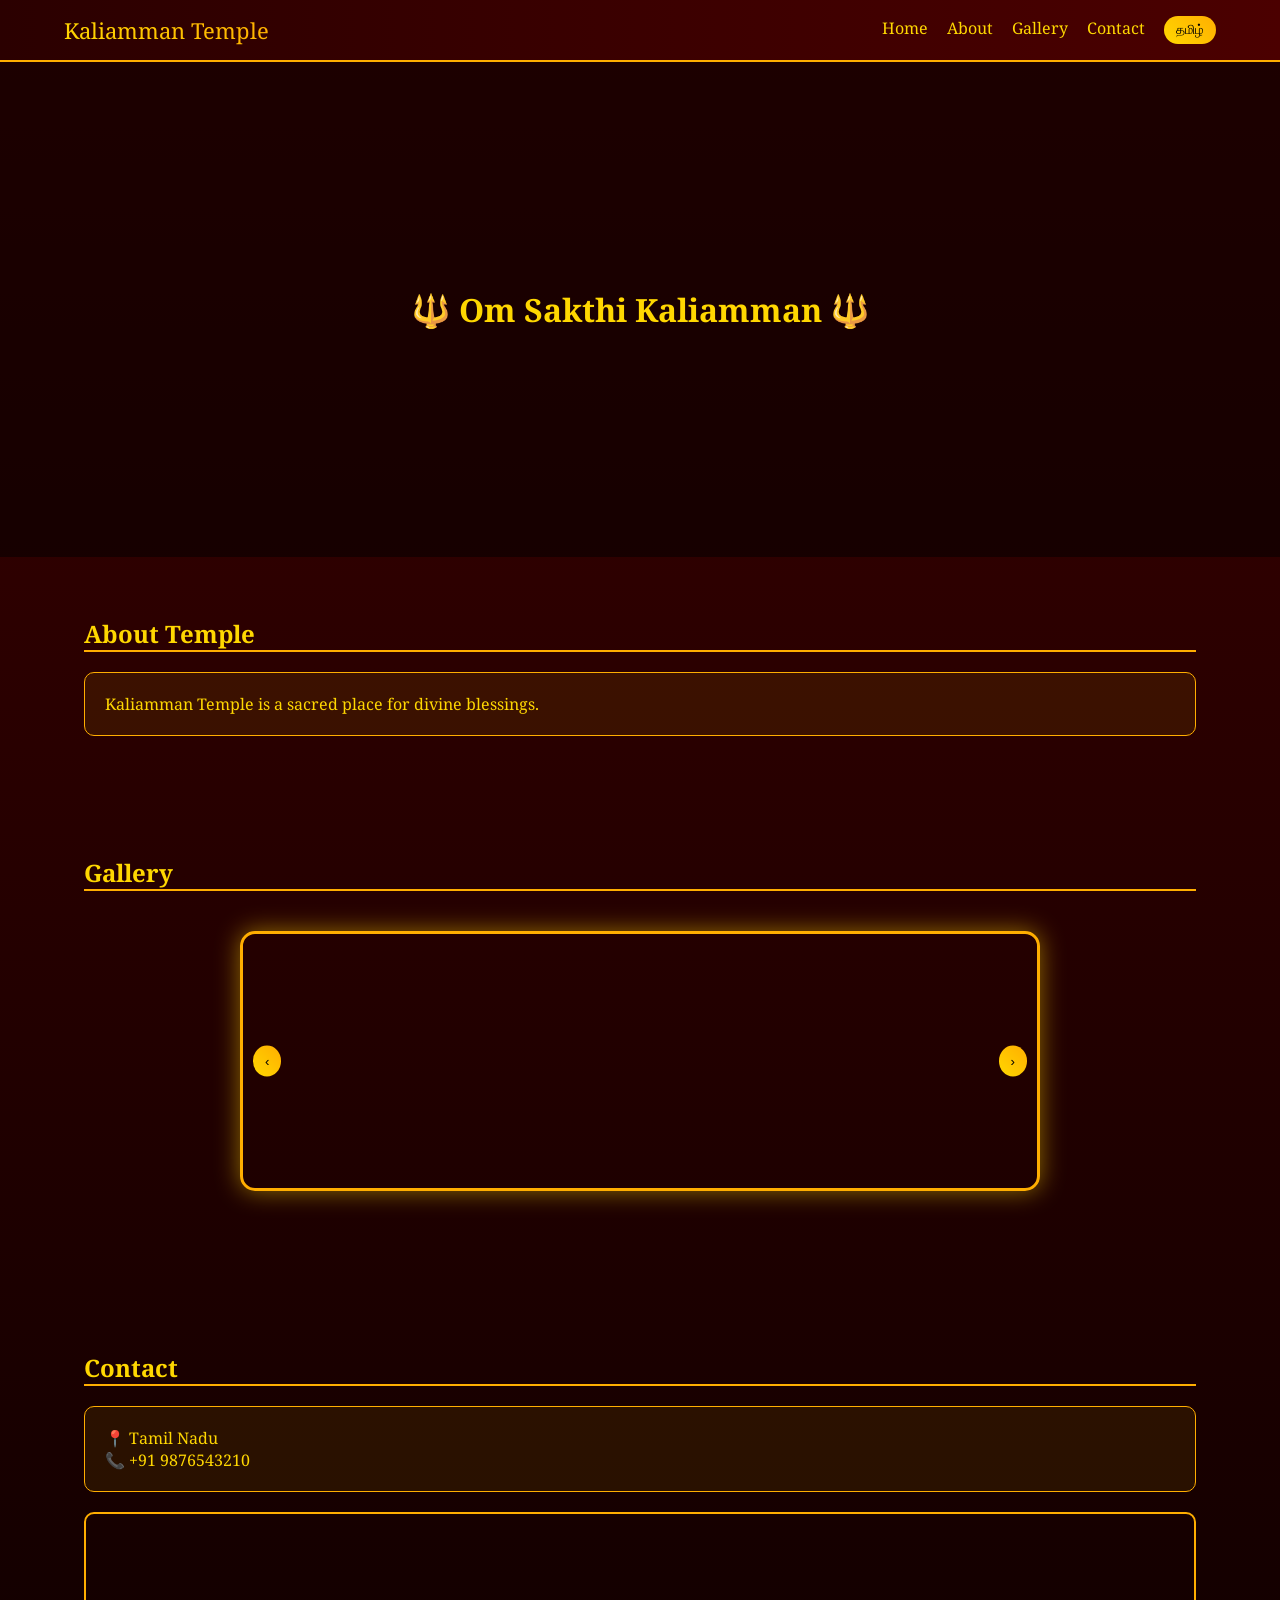
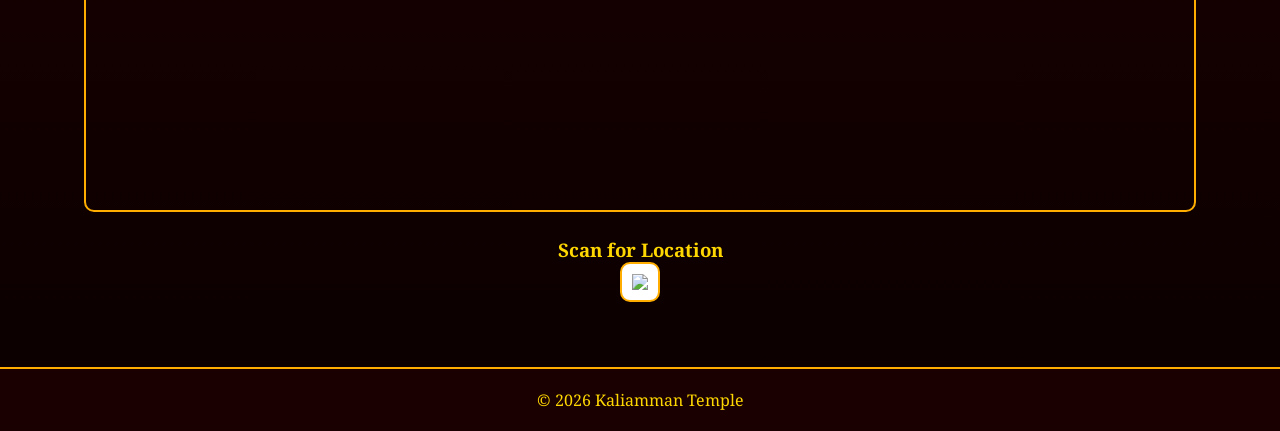
==== index.html @ 740cbe28 "Add files via upload" ====
<!DOCTYPE html>
<html lang="en">
<head>
<meta charset="UTF-8">
<meta name="viewport" content="width=device-width, initial-scale=1.0">
<title>Kaliamman Temple</title>

<link href="https://fonts.googleapis.com/css2?family=Noto+Serif:wght@500;700&display=swap" rel="stylesheet">

<style>
:root {
    --gold1:#FFD700;
    --gold2:#ffae00;
    --maroon:#3b0000;
    --dark:#0a0000;
}

*{margin:0;padding:0;box-sizing:border-box;}

body{
    font-family:'Noto Serif',serif;
    background:linear-gradient(to bottom,var(--maroon),var(--dark));
    color:var(--gold1);
}

/* HEADER */
header{
    background:linear-gradient(to right,#2b0000,#4b0000);
    border-bottom:2px solid var(--gold2);
    position:sticky;
    top:0;
    z-index:1000;
}

.container{
    width:90%;
    margin:auto;
    display:flex;
    justify-content:space-between;
    align-items:center;
    padding:15px 0;
}

.logo{
    font-size:22px;
    background:linear-gradient(45deg,var(--gold1),var(--gold2));
    -webkit-background-clip:text;
    color:transparent;
}

/* NAV */
nav a{
    margin-left:15px;
    color:var(--gold1);
    text-decoration:none;
}

nav a:hover{
    color:white;
}

/* BUTTON */
.btn{
    margin-left:15px;
    background:linear-gradient(45deg,var(--gold1),var(--gold2));
    color:black;
    border:none;
    padding:6px 12px;
    border-radius:20px;
    cursor:pointer;
}

/* HERO */
.hero{
    height:55vh;
    background:url('https://lh3.googleusercontent.com/gps-cs-s/APNQkAF3raO5ya0N0_rk-rBd32RUkvE0-9g23ITFipAJDReDdtJr0ejBoPjq0BMS_z-5_L2ygo9zintveP58RWaCtJ62IvzLKYolgq-gqxkzGwkjWycdGqO77Hk08E3WPtGYyk6Qe3Tz-_yj4mg=s680-w680-h510-rw') center/cover no-repeat;
    display:flex;
    justify-content:center;
    align-items:center;
    position:relative;
}

.hero::after{
    content:"";
    position:absolute;
    width:100%;
    height:100%;
    background:rgba(0,0,0,0.5);
}

.hero-content{
    z-index:1;
}

.hero h1{
    font-size:32px;
}

/* SECTION */
.section{
    padding:60px 20px;
    width:90%;
    margin:auto;
    overflow:hidden;
}

h2{
    border-bottom:2px solid var(--gold2);
    margin-bottom:20px;
}

/* CARD */
.card{
    background:rgba(255,215,0,0.08);
    border:1px solid var(--gold2);
    padding:20px;
    border-radius:10px;
}

/* ===== FIXED SLIDER ===== */
.slider{
    width:80%;
    max-width:800px;
    height:260px;
    margin:40px auto;
    position:relative;
    overflow:hidden;
    border-radius:15px;
    border:3px solid var(--gold2);
    box-shadow:0 0 25px rgba(255,215,0,0.5);
}

.slides{
    position:relative;
    width:100%;
    height:100%;
}

.slides img{
    position:absolute;
    top:0;
    left:0;
    width:100%;
    height:100%;
    object-fit:cover;
    opacity:0;
    transition:opacity 1s ease-in-out;
}

.slides img.active{
    opacity:1;
}

/* BUTTONS */
.prev,.next{
    position:absolute;
    top:50%;
    transform:translateY(-50%);
    background:linear-gradient(45deg,var(--gold1),var(--gold2));
    color:black;
    border:none;
    padding:8px 12px;
    border-radius:50%;
    cursor:pointer;
    z-index:10;
}

.prev{left:10px;}
.next{right:10px;}

/* MAP */
iframe{
    border-radius:10px;
    border:2px solid var(--gold2);
}

/* QR */
.qr{
    text-align:center;
    margin-top:20px;
}

.qr img{
    background:white;
    padding:10px;
    border-radius:10px;
    border:2px solid var(--gold2);
}

/* FOOTER */
footer{
    text-align:center;
    padding:20px;
    border-top:2px solid var(--gold2);
    background:#1a0000;
}

/* MOBILE */
@media(max-width:768px){
    .slider{height:200px;}
}
</style>
</head>

<body>

<header>
<div class="container">
    <div class="logo" id="title">Kaliamman Temple</div>

    <nav>
        <a href="#home" id="nav1">Home</a>
        <a href="#about" id="nav2">About</a>
        <a href="#gallery" id="nav3">Gallery</a>
        <a href="#contact" id="nav4">Contact</a>
        <button class="btn" onclick="toggleLang()">தமிழ்</button>
    </nav>
</div>
</header>

<!-- HERO -->
<section class="hero" id="home">
    <div class="hero-content">
        <h1 id="hero_text">🔱 Om Sakthi Kaliamman 🔱</h1>
    </div>
</section>

<!-- ABOUT -->
<section class="section" id="about">
    <h2 id="about_title">About Temple</h2>
    <div class="card" id="about_text">
        Kaliamman Temple is a sacred place for divine blessings.
    </div>
</section>

<!-- SLIDER -->
<section class="section" id="gallery">
    <h2 id="gallery_title">Gallery</h2>

    <div class="slider">
        <div class="slides" id="slides">
            <img src="https://i.ytimg.com/vi/XtW8GlpuBUM/hqdefault.jpg">
            <img src="https://lh3.googleusercontent.com/gps-cs-s/APNQkAF3raO5ya0N0_rk-rBd32RUkvE0-9g23ITFipAJDReDdtJr0ejBoPjq0BMS_z-5_L2ygo9zintveP58RWaCtJ62IvzLKYolgq-gqxkzGwkjWycdGqO77Hk08E3WPtGYyk6Qe3Tz-_yj4mg=s680-w680-h510-rw">
            <img src="https://i.ytimg.com/vi/D9BKdH9tBq0/hq720.jpg?sqp=-oaymwEhCK4FEIIDSFryq4qpAxMIARUAAAAAGAElAADIQj0AgKJD&rs=AOn4CLBZU2eg2Yjqrtc9yP_NZC0_8kBlSQ">
        </div>

        <button class="prev" onclick="moveSlide(-1)">‹</button>
        <button class="next" onclick="moveSlide(1)">›</button>
    </div>
</section>

<!-- CONTACT -->
<section class="section" id="contact">
    <h2 id="contact_title">Contact</h2>

    <div class="card">
        <p id="loc">📍 Tamil Nadu</p>
        <p id="ph">📞 +91 9876543210</p>
    </div>

    <div style="margin-top:20px;">
        <iframe 
        src="https://www.google.com/maps?q=Kaliamman%20Temple%20Tamil%20Nadu&output=embed"
        width="100%" height="300"></iframe>
    </div>

    <div class="qr">
        <h3>Scan for Location</h3>
        <img src="https://api.qrserver.com/v1/create-qr-code/?size=150x150&data=https://maps.app.goo.gl/C5U9j1kLiJTs6ZVr5">
    </div>
</section>

<footer>
    <p>© 2026 Kaliamman Temple</p>
</footer>

<script>
let index=0;
const slides=document.querySelectorAll("#slides img");

function showSlide(i){
    slides.forEach(img=>img.classList.remove("active"));
    slides[i].classList.add("active");
}

function moveSlide(step){
    index=(index+step+slides.length)%slides.length;
    showSlide(index);
}

setInterval(()=>{moveSlide(1);},3000);

/* LANGUAGE */
let tamil=false;
function toggleLang(){
    tamil=!tamil;

    if(tamil){
        title.innerText="காளியம்மன் கோவில்";
        nav1.innerText="முகப்பு";
        nav2.innerText="பற்றி";
        nav3.innerText="புகைப்படங்கள்";
        nav4.innerText="தொடர்பு";
        hero_text.innerText="🔱 ஓம் சக்தி காளியம்மன் 🔱";
        about_title.innerText="கோவில் பற்றி";
        about_text.innerText="இது பக்தர்களுக்கு அருள் தரும் புனித கோவில்.";
        gallery_title.innerText="புகைப்படங்கள்";
        contact_title.innerText="தொடர்பு";
        loc.innerText="📍 தமிழ்நாடு";
        ph.innerText="📞 +91 9876543210";
    } else {
        location.reload();
    }
}
</script>

</body>
</html>
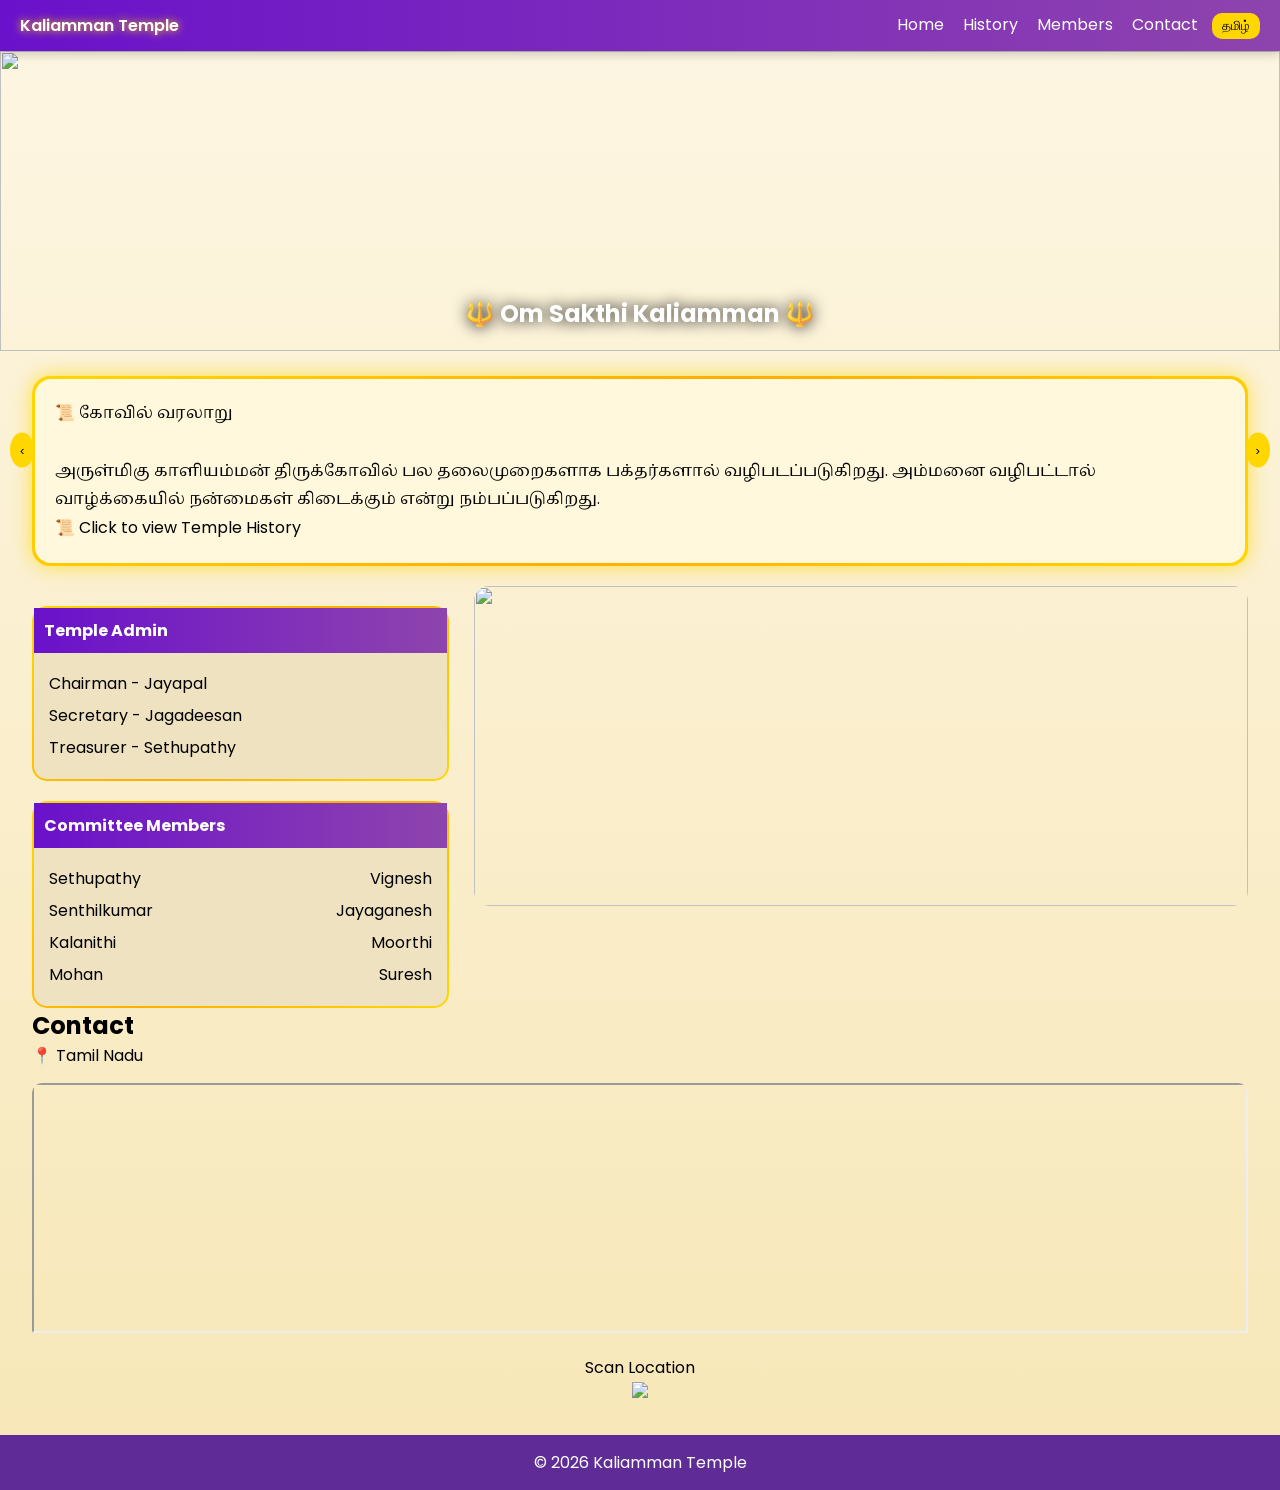
==== commit 0f5d18d8: "Add files via upload" ====
--- a/index.html
+++ b/index.html
@@ -5,199 +5,98 @@
 <meta name="viewport" content="width=device-width, initial-scale=1.0">
 <title>Kaliamman Temple</title>
 
-<link href="https://fonts.googleapis.com/css2?family=Noto+Serif:wght@500;700&display=swap" rel="stylesheet">
+<link href="https://fonts.googleapis.com/css2?family=Poppins:wght@400;600&family=Noto+Serif+Tamil&display=swap" rel="stylesheet">
 
 <style>
-:root {
-    --gold1:#FFD700;
-    --gold2:#ffae00;
-    --maroon:#3b0000;
-    --dark:#0a0000;
-}
-
 *{margin:0;padding:0;box-sizing:border-box;}
-
 body{
-    font-family:'Noto Serif',serif;
-    background:linear-gradient(to bottom,var(--maroon),var(--dark));
-    color:var(--gold1);
-}
-
-/* HEADER */
+  font-family:'Poppins','Noto Serif Tamil',serif;
+  background:linear-gradient(to bottom,#fdf6e3,#f7e7b7);
+}
+
+/* ===== HEADER ===== */
 header{
-    background:linear-gradient(to right,#2b0000,#4b0000);
-    border-bottom:2px solid var(--gold2);
-    position:sticky;
-    top:0;
-    z-index:1000;
-}
-
-.container{
-    width:90%;
-    margin:auto;
-    display:flex;
-    justify-content:space-between;
-    align-items:center;
-    padding:15px 0;
-}
-
-.logo{
-    font-size:22px;
-    background:linear-gradient(45deg,var(--gold1),var(--gold2));
-    -webkit-background-clip:text;
-    color:transparent;
-}
-
-/* NAV */
-nav a{
-    margin-left:15px;
-    color:var(--gold1);
-    text-decoration:none;
-}
-
-nav a:hover{
-    color:white;
-}
-
-/* BUTTON */
-.btn{
-    margin-left:15px;
-    background:linear-gradient(45deg,var(--gold1),var(--gold2));
-    color:black;
-    border:none;
-    padding:6px 12px;
-    border-radius:20px;
-    cursor:pointer;
-}
-
-/* HERO */
-.hero{
-    height:55vh;
-    background:url('https://lh3.googleusercontent.com/gps-cs-s/APNQkAF3raO5ya0N0_rk-rBd32RUkvE0-9g23ITFipAJDReDdtJr0ejBoPjq0BMS_z-5_L2ygo9zintveP58RWaCtJ62IvzLKYolgq-gqxkzGwkjWycdGqO77Hk08E3WPtGYyk6Qe3Tz-_yj4mg=s680-w680-h510-rw') center/cover no-repeat;
-    display:flex;
-    justify-content:center;
-    align-items:center;
-    position:relative;
-}
-
-.hero::after{
-    content:"";
-    position:absolute;
-    width:100%;
-    height:100%;
-    background:rgba(0,0,0,0.5);
-}
-
-.hero-content{
-    z-index:1;
-}
-
-.hero h1{
-    font-size:32px;
-}
-
-/* SECTION */
-.section{
-    padding:60px 20px;
-    width:90%;
-    margin:auto;
-    overflow:hidden;
-}
-
-h2{
-    border-bottom:2px solid var(--gold2);
-    margin-bottom:20px;
-}
-
-/* CARD */
-.card{
-    background:rgba(255,215,0,0.08);
-    border:1px solid var(--gold2);
-    padding:20px;
-    border-radius:10px;
-}
-
-/* ===== FIXED SLIDER ===== */
-.slider{
-    width:80%;
-    max-width:800px;
-    height:260px;
-    margin:40px auto;
-    position:relative;
-    overflow:hidden;
-    border-radius:15px;
-    border:3px solid var(--gold2);
-    box-shadow:0 0 25px rgba(255,215,0,0.5);
-}
-
-.slides{
-    position:relative;
-    width:100%;
-    height:100%;
-}
-
-.slides img{
-    position:absolute;
-    top:0;
-    left:0;
-    width:100%;
-    height:100%;
-    object-fit:cover;
-    opacity:0;
-    transition:opacity 1s ease-in-out;
-}
-
-.slides img.active{
-    opacity:1;
-}
-
-/* BUTTONS */
-.prev,.next{
-    position:absolute;
-    top:50%;
-    transform:translateY(-50%);
-    background:linear-gradient(45deg,var(--gold1),var(--gold2));
-    color:black;
-    border:none;
-    padding:8px 12px;
-    border-radius:50%;
-    cursor:pointer;
-    z-index:10;
-}
-
-.prev{left:10px;}
-.next{right:10px;}
-
-/* MAP */
-iframe{
-    border-radius:10px;
-    border:2px solid var(--gold2);
-}
-
-/* QR */
-.qr{
-    text-align:center;
-    margin-top:20px;
-}
-
-.qr img{
-    background:white;
-    padding:10px;
-    border-radius:10px;
-    border:2px solid var(--gold2);
-}
-
-/* FOOTER */
+  position:sticky; top:0; z-index:999;
+  background:linear-gradient(90deg,#6a11cb,#8e44ad);
+  padding:12px 20px;
+  display:flex; justify-content:space-between; align-items:center;
+  color:#fff; box-shadow:0 3px 10px rgba(0,0,0,0.2);
+}
+.logo{font-weight:600; text-shadow:0 0 8px gold;}
+nav a{color:#fff; text-decoration:none; margin-left:15px;}
+.btn{margin-left:10px;background:gold;border:none;padding:5px 10px;border-radius:10px;cursor:pointer;}
+
+/* ===== HERO SLIDER ===== */
+.hero{position:relative;height:300px;overflow:hidden;}
+.hero img{
+  position:absolute;width:100%;height:100%;object-fit:cover;
+  opacity:0;transition:1s;
+}
+.hero img.active{opacity:1;}
+.hero-text{
+  position:absolute;bottom:20px;left:50%;transform:translateX(-50%);
+  color:#fff;font-size:24px;font-weight:bold;text-shadow:0 0 15px black;
+}
+
+/* ===== SECTION ===== */
+.section{width:95%;margin:25px auto;}
+
+/* ===== HISTORY (PREMIUM) ===== */
+.history-box{
+  padding:3px;border-radius:18px;
+  background:linear-gradient(135deg,#FFD700,#ffae00,#FFD700);
+  box-shadow:0 0 20px rgba(255,215,0,0.7);
+}
+.history-inner{
+  background:#fff8dc;border-radius:16px;padding:20px;line-height:1.8;
+}
+
+/* ===== GRID ===== */
+.grid{display:flex;gap:25px;margin-top:20px;}
+.left{width:35%;}
+.right{width:65%;}
+
+/* ===== GOLD BOX ===== */
+.box{
+  margin-top:20px;padding:2px;border-radius:15px;
+  background:linear-gradient(135deg,#FFD700,#ffae00,#FFD700);
+}
+.box-inner{background:#efe2c0;border-radius:13px;}
+.box-title{
+  background:linear-gradient(90deg,#6a11cb,#8e44ad);
+  color:white;padding:10px;font-weight:bold;
+}
+.box-content{padding:15px;line-height:2;}
+.row{display:flex;justify-content:space-between;}
+
+/* ===== IMAGE SLIDER ===== */
+.slider{position:relative;height:320px;border-radius:15px;overflow:hidden;}
+.slider img{
+  position:absolute;width:100%;height:100%;object-fit:cover;
+  opacity:0;transition:1s;
+}
+.slider img.active{opacity:1;}
+.btn-slide{
+  position:absolute;top:50%;transform:translateY(-50%);
+  background:gold;border:none;padding:10px;border-radius:50%;
+  cursor:pointer;z-index:2;
+}
+.prev{left:10px;} .next{right:10px;}
+
+/* ===== CONTACT ===== */
+.map{margin-top:15px;border-radius:10px;overflow:hidden;}
+.qr{margin-top:15px;text-align:center;}
+
+/* ===== FOOTER ===== */
 footer{
-    text-align:center;
-    padding:20px;
-    border-top:2px solid var(--gold2);
-    background:#1a0000;
+  text-align:center;padding:15px;margin-top:30px;
+  background:#5e2b97;color:#fff;
 }
 
 /* MOBILE */
-@media(max-width:768px){
-    .slider{height:200px;}
+@media(max-width:700px){
+  .grid{flex-direction:column;}
+  .left,.right{width:100%;}
 }
 </style>
 </head>
@@ -205,112 +104,156 @@
 <body>
 
 <header>
-<div class="container">
-    <div class="logo" id="title">Kaliamman Temple</div>
-
-    <nav>
-        <a href="#home" id="nav1">Home</a>
-        <a href="#about" id="nav2">About</a>
-        <a href="#gallery" id="nav3">Gallery</a>
-        <a href="#contact" id="nav4">Contact</a>
-        <button class="btn" onclick="toggleLang()">தமிழ்</button>
-    </nav>
-</div>
+<div class="logo" id="title">Kaliamman Temple</div>
+<nav>
+<a href="#home" id="nav1">Home</a>
+<a href="#history" id="nav2">History</a>
+<a href="#members" id="nav3">Members</a>
+<a href="#contact" id="nav4">Contact</a>
+<button class="btn" onclick="toggleLang()">தமிழ்</button>
+</nav>
 </header>
 
 <!-- HERO -->
-<section class="hero" id="home">
-    <div class="hero-content">
-        <h1 id="hero_text">🔱 Om Sakthi Kaliamman 🔱</h1>
-    </div>
-</section>
-
-<!-- ABOUT -->
-<section class="section" id="about">
-    <h2 id="about_title">About Temple</h2>
-    <div class="card" id="about_text">
-        Kaliamman Temple is a sacred place for divine blessings.
-    </div>
-</section>
-
-<!-- SLIDER -->
-<section class="section" id="gallery">
-    <h2 id="gallery_title">Gallery</h2>
-
-    <div class="slider">
-        <div class="slides" id="slides">
-            <img src="https://i.ytimg.com/vi/XtW8GlpuBUM/hqdefault.jpg">
-            <img src="https://lh3.googleusercontent.com/gps-cs-s/APNQkAF3raO5ya0N0_rk-rBd32RUkvE0-9g23ITFipAJDReDdtJr0ejBoPjq0BMS_z-5_L2ygo9zintveP58RWaCtJ62IvzLKYolgq-gqxkzGwkjWycdGqO77Hk08E3WPtGYyk6Qe3Tz-_yj4mg=s680-w680-h510-rw">
-            <img src="https://i.ytimg.com/vi/D9BKdH9tBq0/hq720.jpg?sqp=-oaymwEhCK4FEIIDSFryq4qpAxMIARUAAAAAGAElAADIQj0AgKJD&rs=AOn4CLBZU2eg2Yjqrtc9yP_NZC0_8kBlSQ">
-        </div>
-
-        <button class="prev" onclick="moveSlide(-1)">‹</button>
-        <button class="next" onclick="moveSlide(1)">›</button>
-    </div>
-</section>
+<div class="hero" id="home">
+<img src="https://i.ytimg.com/vi/XtW8GlpuBUM/hqdefault.jpg" class="active">
+<img src="https://i.ytimg.com/vi/D9BKdH9tBq0/hq720.jpg">
+<div class="hero-text" id="hero_text">🔱 Om Sakthi Kaliamman 🔱</div>
+</div>
+
+<div class="section">
+
+<!-- HISTORY -->
+<div class="history-box" id="history">
+<div class="history-inner" id="history_text">
+📜 கோவில் வரலாறு<br><br>
+அருள்மிகு காளியம்மன் திருக்கோவில் பல தலைமுறைகளாக பக்தர்களால் வழிபடப்படுகிறது.
+அம்மனை வழிபட்டால் வாழ்க்கையில் நன்மைகள் கிடைக்கும் என்று நம்பப்படுகிறது.
+<div class="history" onclick="location.href='history.html'">
+📜 Click to view Temple History
+</div>
+</div>
+</div>
+
+<div class="grid">
+
+<!-- LEFT -->
+<div class="left">
+
+<div class="box">
+<div class="box-inner">
+<div class="box-title" id="admin_title">Temple Admin</div>
+<div class="box-content" id="admin_content">
+Chairman - Jayapal <br>
+Secretary - Jagadeesan <br>
+Treasurer - Sethupathy
+</div>
+</div>
+</div>
+
+<div class="box">
+<div class="box-inner">
+<div class="box-title" id="committee_title">Committee Members</div>
+<div class="box-content">
+<div class="row"><span id="c1">Sethupathy</span><span id="c2">Vignesh</span></div>
+<div class="row"><span id="c3">Senthilkumar</span><span id="c4">Jayaganesh</span></div>
+<div class="row"><span id="c5">Kalanithi</span><span id="c6">Moorthi</span></div>
+<div class="row"><span id="c7">Mohan</span><span id="c8">Suresh</span></div>
+</div>
+</div>
+</div>
+
+</div>
+
+<!-- RIGHT SLIDER -->
+<div class="right">
+
+<div class="slider" id="slider">
+<img src="https://i.ytimg.com/vi/XtW8GlpuBUM/hqdefault.jpg" class="active">
+<img src="https://i.ytimg.com/vi/D9BKdH9tBq0/hq720.jpg">
+</div>
+
+<button class="btn-slide prev" onclick="move(-1)">‹</button>
+<button class="btn-slide next" onclick="move(1)">›</button>
+
+</div>
+
+</div>
 
 <!-- CONTACT -->
-<section class="section" id="contact">
-    <h2 id="contact_title">Contact</h2>
-
-    <div class="card">
-        <p id="loc">📍 Tamil Nadu</p>
-        <p id="ph">📞 +91 9876543210</p>
-    </div>
-
-    <div style="margin-top:20px;">
-        <iframe 
-        src="https://www.google.com/maps?q=Kaliamman%20Temple%20Tamil%20Nadu&output=embed"
-        width="100%" height="300"></iframe>
-    </div>
-
-    <div class="qr">
-        <h3>Scan for Location</h3>
-        <img src="https://api.qrserver.com/v1/create-qr-code/?size=150x150&data=https://maps.app.goo.gl/C5U9j1kLiJTs6ZVr5">
-    </div>
-</section>
-
-<footer>
-    <p>© 2026 Kaliamman Temple</p>
-</footer>
+<div id="contact">
+<h2 id="contact_title">Contact</h2>
+<p id="loc">📍 Tamil Nadu</p>
+
+<div class="map">
+<iframe src="https://www.google.com/maps?q=Kaliamman%20Temple&output=embed" width="100%" height="250"></iframe>
+</div>
+
+<div class="qr">
+<p>Scan Location</p>
+<img src="https://api.qrserver.com/v1/create-qr-code/?size=150x150&data=Kaliamman%20Temple">
+</div>
+</div>
+
+</div>
+
+<footer>© 2026 Kaliamman Temple</footer>
 
 <script>
-let index=0;
-const slides=document.querySelectorAll("#slides img");
-
-function showSlide(i){
-    slides.forEach(img=>img.classList.remove("active"));
-    slides[i].classList.add("active");
-}
-
-function moveSlide(step){
-    index=(index+step+slides.length)%slides.length;
-    showSlide(index);
-}
-
-setInterval(()=>{moveSlide(1);},3000);
+/* SLIDER */
+let i=0;
+const imgs=document.querySelectorAll("#slider img");
+function move(s){
+  imgs[i].classList.remove("active");
+  i=(i+s+imgs.length)%imgs.length;
+  imgs[i].classList.add("active");
+}
+setInterval(()=>move(1),3000);
+
+/* HERO */
+const heroImgs=document.querySelectorAll(".hero img");
+let h=0;
+setInterval(()=>{
+  heroImgs.forEach(x=>x.classList.remove("active"));
+  h=(h+1)%heroImgs.length;
+  heroImgs[h].classList.add("active");
+},4000);
 
 /* LANGUAGE */
 let tamil=false;
 function toggleLang(){
-    tamil=!tamil;
-
-    if(tamil){
-        title.innerText="காளியம்மன் கோவில்";
-        nav1.innerText="முகப்பு";
-        nav2.innerText="பற்றி";
-        nav3.innerText="புகைப்படங்கள்";
-        nav4.innerText="தொடர்பு";
-        hero_text.innerText="🔱 ஓம் சக்தி காளியம்மன் 🔱";
-        about_title.innerText="கோவில் பற்றி";
-        about_text.innerText="இது பக்தர்களுக்கு அருள் தரும் புனித கோவில்.";
-        gallery_title.innerText="புகைப்படங்கள்";
-        contact_title.innerText="தொடர்பு";
-        loc.innerText="📍 தமிழ்நாடு";
-        ph.innerText="📞 +91 9876543210";
-    } else {
-        location.reload();
-    }
+tamil=!tamil;
+
+title.innerText=tamil?"காளியம்மன் கோவில்":"Kaliamman Temple";
+nav1.innerText=tamil?"முகப்பு":"Home";
+nav2.innerText=tamil?"வரலாறு":"History";
+nav3.innerText=tamil?"உறுப்பினர்கள்":"Members";
+nav4.innerText=tamil?"தொடர்பு":"Contact";
+
+hero_text.innerText=tamil?"🔱 ஓம் சக்தி காளியம்மன் 🔱":"🔱 Om Sakthi Kaliamman 🔱";
+
+history_text.innerHTML=tamil?
+"📜 கோவில் வரலாறு<br><br>இந்த கோவில் பல தலைமுறைகளாக வழிபடப்படுகிறது.":
+"📜 Temple History<br><br>This temple has been worshipped for generations.";
+
+admin_title.innerText=tamil?"திருக்கோவில் நிர்வாகிகள்":"Temple Admin";
+admin_content.innerHTML=tamil?
+"தலைவர் - ஜெயபால் <br> செயலாளர் - ஜெகதீசன் <br> பொருளாளர் - சேதுபதி":
+"Chairman - Jayapal <br> Secretary - Jagadeesan <br> Treasurer - Sethupathy";
+
+committee_title.innerText=tamil?"கமிட்டி உறுப்பினர்கள்":"Committee Members";
+
+c1.innerText=tamil?"சேதுபதி":"Sethupathy";
+c2.innerText=tamil?"விக்னேஷ்":"Vignesh";
+c3.innerText=tamil?"செந்தில்குமார்":"Senthilkumar";
+c4.innerText=tamil?"ஜெயகணேஷ்":"Jayaganesh";
+c5.innerText=tamil?"கலாநிதி":"Kalanithi";
+c6.innerText=tamil?"மூர்த்தி":"Moorthi";
+c7.innerText=tamil?"மோகன்":"Mohan";
+c8.innerText=tamil?"சுரேஷ்":"Suresh";
+
+contact_title.innerText=tamil?"தொடர்பு":"Contact";
+loc.innerText=tamil?"📍 தமிழ்நாடு":"📍 Tamil Nadu";
 }
 </script>
 
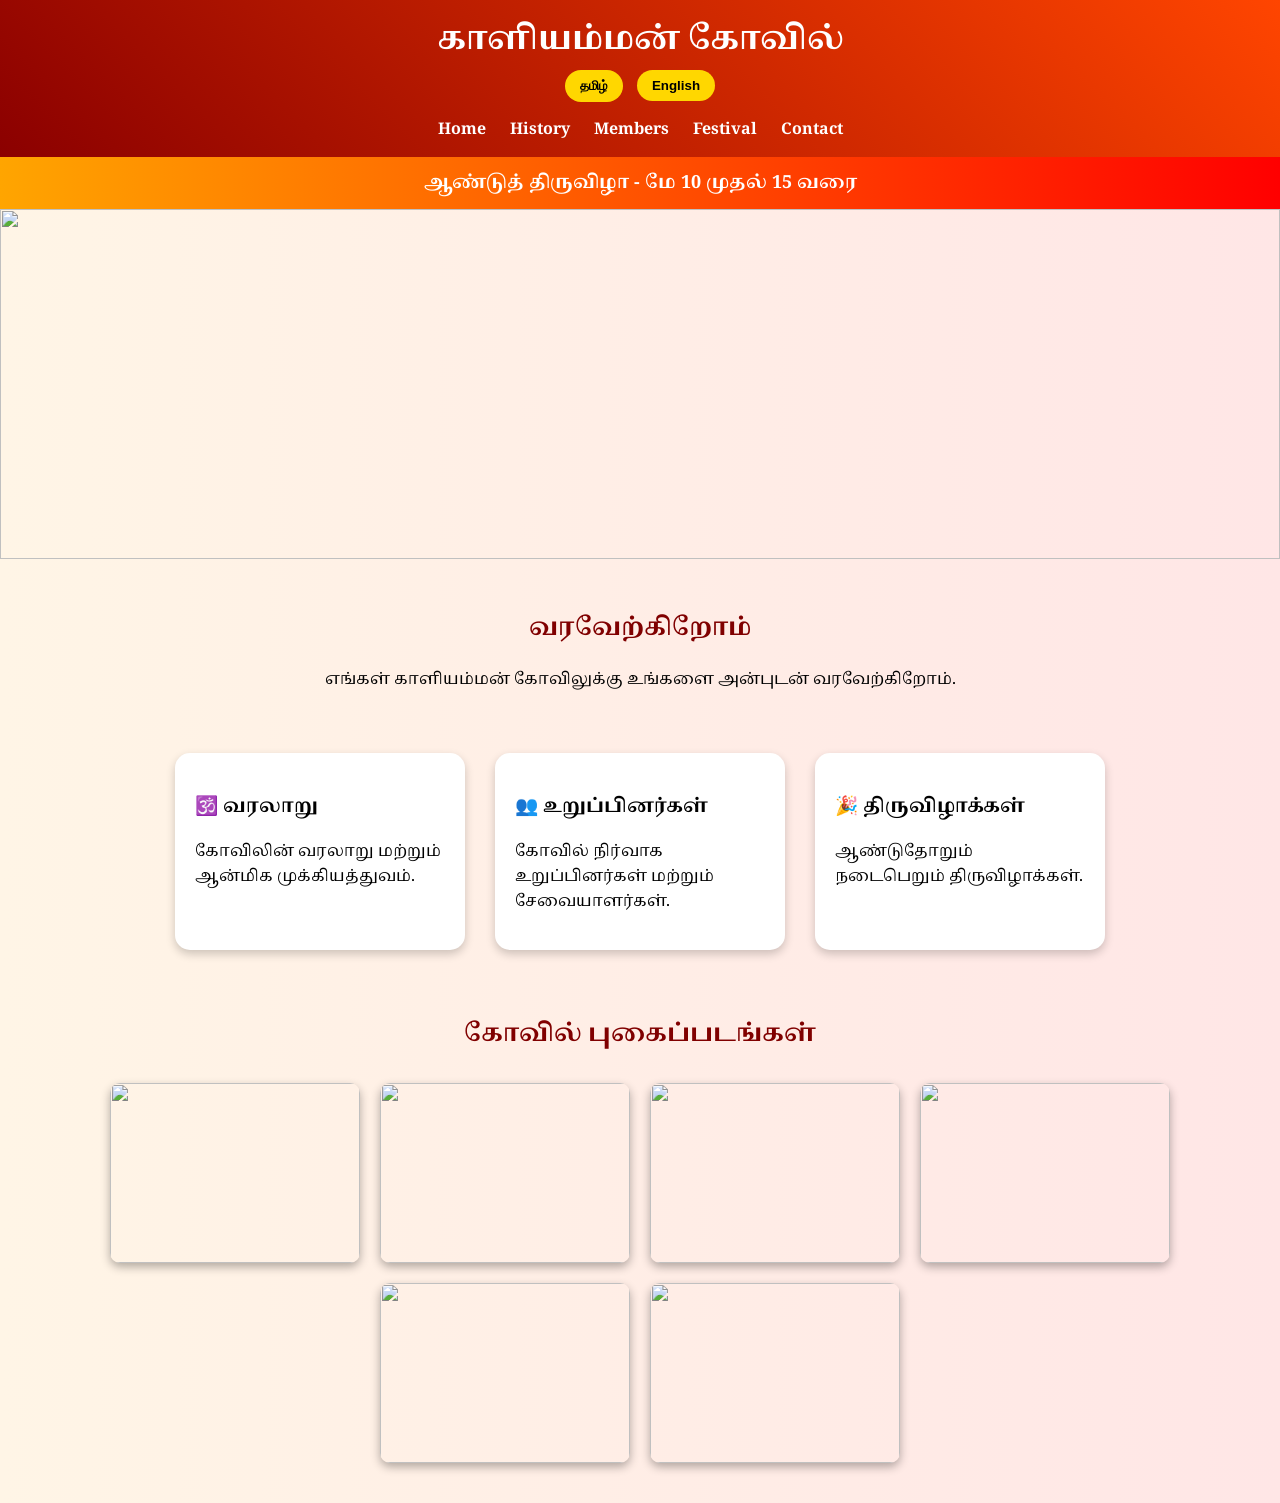
==== commit 95f39db5: "Update index.html" ====
--- a/index.html
+++ b/index.html
@@ -1,261 +1,256 @@
 <!DOCTYPE html>
-<html lang="en">
+<html lang="ta">
 <head>
 <meta charset="UTF-8">
 <meta name="viewport" content="width=device-width, initial-scale=1.0">
-<title>Kaliamman Temple</title>
-
-<link href="https://fonts.googleapis.com/css2?family=Poppins:wght@400;600&family=Noto+Serif+Tamil&display=swap" rel="stylesheet">
+
+<title>காளியம்மன் கோவில்</title>
+
+<link href="https://fonts.googleapis.com/css2?family=Noto+Serif+Tamil&display=swap" rel="stylesheet">
 
 <style>
-*{margin:0;padding:0;box-sizing:border-box;}
-body{
-  font-family:'Poppins','Noto Serif Tamil',serif;
-  background:linear-gradient(to bottom,#fdf6e3,#f7e7b7);
-}
-
-/* ===== HEADER ===== */
-header{
-  position:sticky; top:0; z-index:999;
-  background:linear-gradient(90deg,#6a11cb,#8e44ad);
-  padding:12px 20px;
-  display:flex; justify-content:space-between; align-items:center;
-  color:#fff; box-shadow:0 3px 10px rgba(0,0,0,0.2);
-}
-.logo{font-weight:600; text-shadow:0 0 8px gold;}
-nav a{color:#fff; text-decoration:none; margin-left:15px;}
-.btn{margin-left:10px;background:gold;border:none;padding:5px 10px;border-radius:10px;cursor:pointer;}
-
-/* ===== HERO SLIDER ===== */
-.hero{position:relative;height:300px;overflow:hidden;}
-.hero img{
-  position:absolute;width:100%;height:100%;object-fit:cover;
-  opacity:0;transition:1s;
-}
-.hero img.active{opacity:1;}
-.hero-text{
-  position:absolute;bottom:20px;left:50%;transform:translateX(-50%);
-  color:#fff;font-size:24px;font-weight:bold;text-shadow:0 0 15px black;
-}
-
-/* ===== SECTION ===== */
-.section{width:95%;margin:25px auto;}
-
-/* ===== HISTORY (PREMIUM) ===== */
-.history-box{
-  padding:3px;border-radius:18px;
-  background:linear-gradient(135deg,#FFD700,#ffae00,#FFD700);
-  box-shadow:0 0 20px rgba(255,215,0,0.7);
-}
-.history-inner{
-  background:#fff8dc;border-radius:16px;padding:20px;line-height:1.8;
-}
-
-/* ===== GRID ===== */
-.grid{display:flex;gap:25px;margin-top:20px;}
-.left{width:35%;}
-.right{width:65%;}
-
-/* ===== GOLD BOX ===== */
-.box{
-  margin-top:20px;padding:2px;border-radius:15px;
-  background:linear-gradient(135deg,#FFD700,#ffae00,#FFD700);
-}
-.box-inner{background:#efe2c0;border-radius:13px;}
-.box-title{
-  background:linear-gradient(90deg,#6a11cb,#8e44ad);
-  color:white;padding:10px;font-weight:bold;
-}
-.box-content{padding:15px;line-height:2;}
-.row{display:flex;justify-content:space-between;}
-
-/* ===== IMAGE SLIDER ===== */
-.slider{position:relative;height:320px;border-radius:15px;overflow:hidden;}
-.slider img{
-  position:absolute;width:100%;height:100%;object-fit:cover;
-  opacity:0;transition:1s;
-}
-.slider img.active{opacity:1;}
-.btn-slide{
-  position:absolute;top:50%;transform:translateY(-50%);
-  background:gold;border:none;padding:10px;border-radius:50%;
-  cursor:pointer;z-index:2;
-}
-.prev{left:10px;} .next{right:10px;}
-
-/* ===== CONTACT ===== */
-.map{margin-top:15px;border-radius:10px;overflow:hidden;}
-.qr{margin-top:15px;text-align:center;}
-
-/* ===== FOOTER ===== */
-footer{
-  text-align:center;padding:15px;margin-top:30px;
-  background:#5e2b97;color:#fff;
-}
-
-/* MOBILE */
-@media(max-width:700px){
-  .grid{flex-direction:column;}
-  .left,.right{width:100%;}
-}
+
+/* 🌈 Body */
+body {
+    margin: 0;
+    font-family: 'Noto Serif Tamil', serif;
+    background: linear-gradient(to right, #fff5e6, #ffe6e6);
+}
+
+/* 🔥 Header */
+header {
+    background: linear-gradient(45deg, #8B0000, #FF4500);
+    color: white;
+    padding: 15px;
+    text-align: center;
+}
+
+header h1 {
+    margin: 0;
+}
+
+/* 🌐 Language Buttons */
+.lang-btn button {
+    background: gold;
+    border: none;
+    padding: 8px 15px;
+    margin: 5px;
+    cursor: pointer;
+    border-radius: 20px;
+    font-weight: bold;
+}
+
+/* 🔗 Navbar */
+nav {
+    margin-top: 10px;
+}
+
+nav a {
+    color: white;
+    margin: 10px;
+    text-decoration: none;
+    font-weight: bold;
+}
+
+/* 🎉 Festival */
+.festival {
+    background: linear-gradient(to right, orange, red);
+    color: white;
+    padding: 12px;
+    text-align: center;
+    font-size: 18px;
+    font-weight: bold;
+}
+
+/* 🖼️ Slider */
+.slider {
+    position: relative;
+    height: 350px;
+    overflow: hidden;
+}
+
+.slider img {
+    width: 100%;
+    height: 350px;
+    object-fit: cover;
+    position: absolute;
+    opacity: 0;
+    transition: 1s;
+}
+
+.slider img.active {
+    opacity: 1;
+}
+
+/* ✨ Section */
+.section {
+    padding: 30px;
+    text-align: center;
+}
+
+.section h2 {
+    color: maroon;
+}
+
+/* 🧱 Cards */
+.cards {
+    display: flex;
+    flex-wrap: wrap;
+    justify-content: center;
+}
+
+.card {
+    background: white;
+    width: 250px;
+    margin: 15px;
+    padding: 20px;
+    border-radius: 15px;
+    box-shadow: 0 4px 10px rgba(0,0,0,0.2);
+    transition: 0.3s;
+}
+
+.card:hover {
+    transform: scale(1.05);
+}
+
+/* 🖼️ Gallery */
+.gallery {
+    display: flex;
+    flex-wrap: wrap;
+    justify-content: center;
+}
+
+.gallery img {
+    width: 250px;
+    height: 180px;
+    margin: 10px;
+    border-radius: 10px;
+    object-fit: cover;
+    box-shadow: 0 4px 10px rgba(0,0,0,0.3);
+    transition: 0.3s;
+}
+
+.gallery img:hover {
+    transform: scale(1.1);
+}
+
+/* 📱 Mobile */
+@media(max-width:768px){
+    .cards {
+        flex-direction: column;
+        align-items: center;
+    }
+}
+
 </style>
 </head>
 
 <body>
 
 <header>
-<div class="logo" id="title">Kaliamman Temple</div>
+<h1 id="title">காளியம்மன் கோவில்</h1>
+
+<div class="lang-btn">
+<button onclick="setLang('ta')">தமிழ்</button>
+<button onclick="setLang('en')">English</button>
+</div>
+
 <nav>
-<a href="#home" id="nav1">Home</a>
-<a href="#history" id="nav2">History</a>
-<a href="#members" id="nav3">Members</a>
-<a href="#contact" id="nav4">Contact</a>
-<button class="btn" onclick="toggleLang()">தமிழ்</button>
+<a href="#">Home</a>
+<a href="history.html">History</a>
+<a href="members.html">Members</a>
+<a href="festival.html">Festival</a>
+<a href="contact.html">Contact</a>
 </nav>
 </header>
 
-<!-- HERO -->
-<div class="hero" id="home">
-<img src="https://i.ytimg.com/vi/XtW8GlpuBUM/hqdefault.jpg" class="active">
-<img src="https://i.ytimg.com/vi/D9BKdH9tBq0/hq720.jpg">
-<div class="hero-text" id="hero_text">🔱 Om Sakthi Kaliamman 🔱</div>
-</div>
-
+<!-- 🎉 Festival Banner -->
+<div class="festival" id="festivalText">
+ஆண்டுத் திருவிழா - மே 10 முதல் 15 வரை
+</div>
+
+<!-- 🖼️ Image Slider -->
+<div class="slider">
+<img src="temple5.jpg" class="active">
+<img src="temple5.jpg">
+<img src="temple6.jpg">
+<img src="temple3.jpg">
+<img src="temple4.jpg">
+</div>
+
+<!-- 🙏 Welcome -->
 <div class="section">
-
-<!-- HISTORY -->
-<div class="history-box" id="history">
-<div class="history-inner" id="history_text">
-📜 கோவில் வரலாறு<br><br>
-அருள்மிகு காளியம்மன் திருக்கோவில் பல தலைமுறைகளாக பக்தர்களால் வழிபடப்படுகிறது.
-அம்மனை வழிபட்டால் வாழ்க்கையில் நன்மைகள் கிடைக்கும் என்று நம்பப்படுகிறது.
-<div class="history" onclick="location.href='history.html'">
-📜 Click to view Temple History
-</div>
-</div>
-</div>
-
-<div class="grid">
-
-<!-- LEFT -->
-<div class="left">
-
-<div class="box">
-<div class="box-inner">
-<div class="box-title" id="admin_title">Temple Admin</div>
-<div class="box-content" id="admin_content">
-Chairman - Jayapal <br>
-Secretary - Jagadeesan <br>
-Treasurer - Sethupathy
-</div>
-</div>
-</div>
-
-<div class="box">
-<div class="box-inner">
-<div class="box-title" id="committee_title">Committee Members</div>
-<div class="box-content">
-<div class="row"><span id="c1">Sethupathy</span><span id="c2">Vignesh</span></div>
-<div class="row"><span id="c3">Senthilkumar</span><span id="c4">Jayaganesh</span></div>
-<div class="row"><span id="c5">Kalanithi</span><span id="c6">Moorthi</span></div>
-<div class="row"><span id="c7">Mohan</span><span id="c8">Suresh</span></div>
-</div>
-</div>
-</div>
-
-</div>
-
-<!-- RIGHT SLIDER -->
-<div class="right">
-
-<div class="slider" id="slider">
-<img src="https://i.ytimg.com/vi/XtW8GlpuBUM/hqdefault.jpg" class="active">
-<img src="https://i.ytimg.com/vi/D9BKdH9tBq0/hq720.jpg">
-</div>
-
-<button class="btn-slide prev" onclick="move(-1)">‹</button>
-<button class="btn-slide next" onclick="move(1)">›</button>
-
-</div>
-
-</div>
-
-<!-- CONTACT -->
-<div id="contact">
-<h2 id="contact_title">Contact</h2>
-<p id="loc">📍 Tamil Nadu</p>
-
-<div class="map">
-<iframe src="https://www.google.com/maps?q=Kaliamman%20Temple&output=embed" width="100%" height="250"></iframe>
-</div>
-
-<div class="qr">
-<p>Scan Location</p>
-<img src="https://api.qrserver.com/v1/create-qr-code/?size=150x150&data=Kaliamman%20Temple">
-</div>
-</div>
-
-</div>
-
-<footer>© 2026 Kaliamman Temple</footer>
-
+<h2 id="welcome">வரவேற்கிறோம்</h2>
+<p id="desc">எங்கள் காளியம்மன் கோவிலுக்கு உங்களை அன்புடன் வரவேற்கிறோம்.</p>
+</div>
+
+<!-- 🧱 Info Cards -->
+<div class="cards">
+
+<div class="card">
+<h3>🕉️ வரலாறு</h3>
+<p>கோவிலின் வரலாறு மற்றும் ஆன்மிக முக்கியத்துவம்.</p>
+</div>
+
+<div class="card">
+<h3>👥 உறுப்பினர்கள்</h3>
+<p>கோவில் நிர்வாக உறுப்பினர்கள் மற்றும் சேவையாளர்கள்.</p>
+</div>
+
+<div class="card">
+<h3>🎉 திருவிழாக்கள்</h3>
+<p>ஆண்டுதோறும் நடைபெறும் திருவிழாக்கள்.</p>
+</div>
+
+</div>
+
+<!-- 🛕 Gallery -->
+<div class="section">
+<h2>கோவில் புகைப்படங்கள்</h2>
+
+<div class="gallery">
+<img src="temple1.jpg">
+<img src="temple2.jpg">
+<img src="temple3.jpg">
+<img src="temple4.jpg">
+<img src="temple5.jpg">
+<img src="temple6.jpg">
+
+</div>
+</div>
+
+<!-- ⚙️ Scripts -->
 <script>
-/* SLIDER */
-let i=0;
-const imgs=document.querySelectorAll("#slider img");
-function move(s){
-  imgs[i].classList.remove("active");
-  i=(i+s+imgs.length)%imgs.length;
-  imgs[i].classList.add("active");
-}
-setInterval(()=>move(1),3000);
-
-/* HERO */
-const heroImgs=document.querySelectorAll(".hero img");
-let h=0;
-setInterval(()=>{
-  heroImgs.forEach(x=>x.classList.remove("active"));
-  h=(h+1)%heroImgs.length;
-  heroImgs[h].classList.add("active");
-},4000);
-
-/* LANGUAGE */
-let tamil=false;
-function toggleLang(){
-tamil=!tamil;
-
-title.innerText=tamil?"காளியம்மன் கோவில்":"Kaliamman Temple";
-nav1.innerText=tamil?"முகப்பு":"Home";
-nav2.innerText=tamil?"வரலாறு":"History";
-nav3.innerText=tamil?"உறுப்பினர்கள்":"Members";
-nav4.innerText=tamil?"தொடர்பு":"Contact";
-
-hero_text.innerText=tamil?"🔱 ஓம் சக்தி காளியம்மன் 🔱":"🔱 Om Sakthi Kaliamman 🔱";
-
-history_text.innerHTML=tamil?
-"📜 கோவில் வரலாறு<br><br>இந்த கோவில் பல தலைமுறைகளாக வழிபடப்படுகிறது.":
-"📜 Temple History<br><br>This temple has been worshipped for generations.";
-
-admin_title.innerText=tamil?"திருக்கோவில் நிர்வாகிகள்":"Temple Admin";
-admin_content.innerHTML=tamil?
-"தலைவர் - ஜெயபால் <br> செயலாளர் - ஜெகதீசன் <br> பொருளாளர் - சேதுபதி":
-"Chairman - Jayapal <br> Secretary - Jagadeesan <br> Treasurer - Sethupathy";
-
-committee_title.innerText=tamil?"கமிட்டி உறுப்பினர்கள்":"Committee Members";
-
-c1.innerText=tamil?"சேதுபதி":"Sethupathy";
-c2.innerText=tamil?"விக்னேஷ்":"Vignesh";
-c3.innerText=tamil?"செந்தில்குமார்":"Senthilkumar";
-c4.innerText=tamil?"ஜெயகணேஷ்":"Jayaganesh";
-c5.innerText=tamil?"கலாநிதி":"Kalanithi";
-c6.innerText=tamil?"மூர்த்தி":"Moorthi";
-c7.innerText=tamil?"மோகன்":"Mohan";
-c8.innerText=tamil?"சுரேஷ்":"Suresh";
-
-contact_title.innerText=tamil?"தொடர்பு":"Contact";
-loc.innerText=tamil?"📍 தமிழ்நாடு":"📍 Tamil Nadu";
-}
+
+/* 🌐 Language Toggle */
+function setLang(lang) {
+
+    if (lang === "en") {
+        document.getElementById("title").innerText = "Kaliamman Temple";
+        document.getElementById("welcome").innerText = "Welcome";
+        document.getElementById("desc").innerText = "Welcome to our temple.";
+        document.getElementById("festivalText").innerText = "Annual Festival - May 10 to 15";
+    }
+
+    if (lang === "ta") {
+        document.getElementById("title").innerText = "காளியம்மன் கோவில்";
+        document.getElementById("welcome").innerText = "வரவேற்கிறோம்";
+        document.getElementById("desc").innerText = "எங்கள் காளியம்மன் கோவிலுக்கு உங்களை அன்புடன் வரவேற்கிறோம்.";
+        document.getElementById("festivalText").innerText = "ஆண்டுத் திருவிழா - மே 10 முதல் 15 வரை";
+    }
+}
+
+/* 🖼️ Slider */
+let slides = document.querySelectorAll(".slider img");
+let index = 0;
+
+setInterval(() => {
+    slides[index].classList.remove("active");
+    index = (index + 1) % slides.length;
+    slides[index].classList.add("active");
+}, 3000);
+
 </script>
 
 </body>
-</html>+</html>
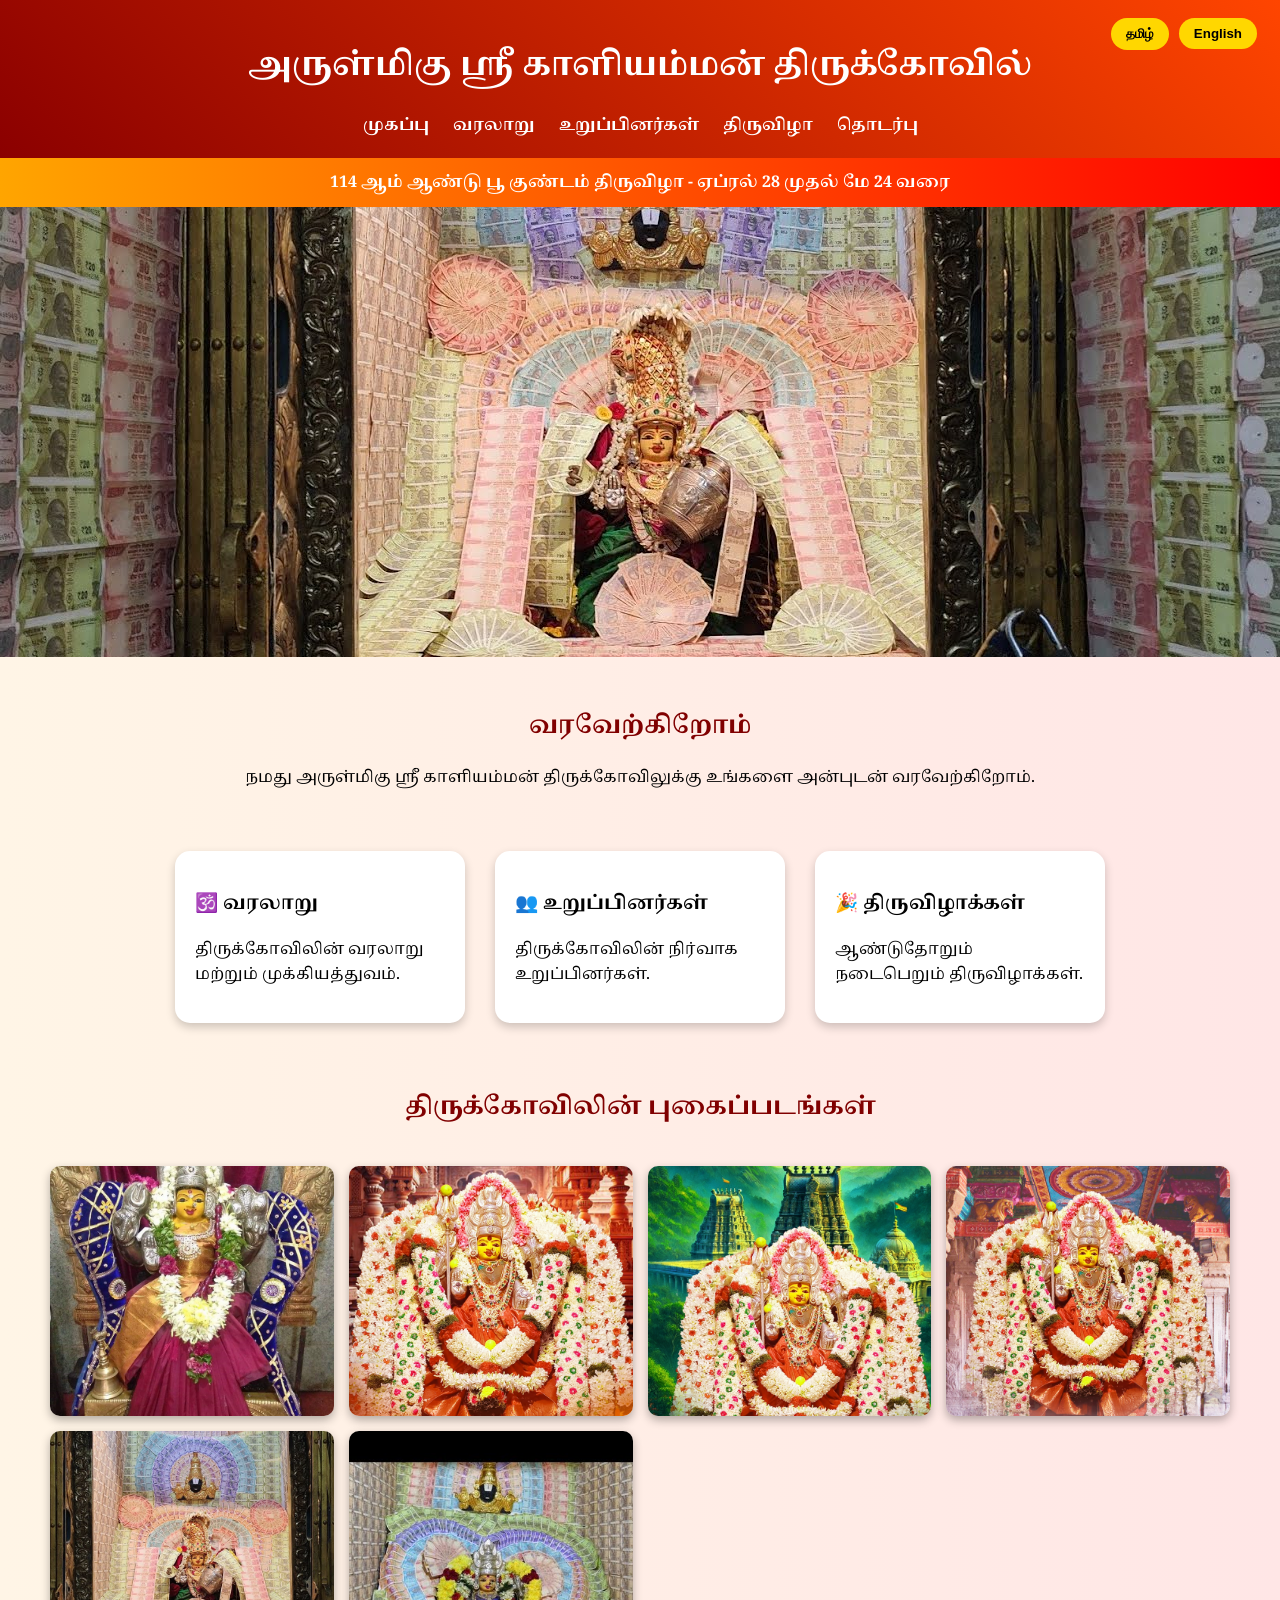
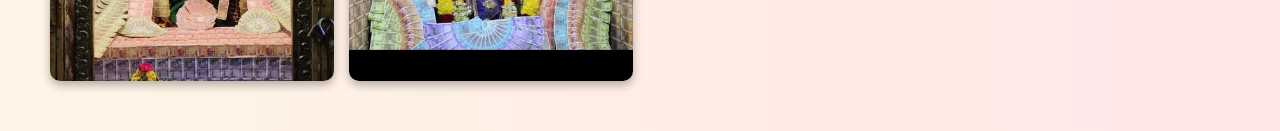
==== commit 2f9a685e: "Update index.html" ====
--- a/index.html
+++ b/index.html
@@ -19,30 +19,33 @@
 
 /* 🔥 Header */
 header {
+    position: relative;
     background: linear-gradient(45deg, #8B0000, #FF4500);
     color: white;
-    padding: 15px;
+    padding: 20px;
     text-align: center;
 }
 
-header h1 {
-    margin: 0;
-}
-
-/* 🌐 Language Buttons */
+/* 🌐 Toggle button RIGHT */
+.lang-btn {
+    position: absolute;
+    top: 15px;
+    right: 20px;
+}
+
 .lang-btn button {
     background: gold;
     border: none;
     padding: 8px 15px;
-    margin: 5px;
+    margin: 3px;
+    border-radius: 20px;
     cursor: pointer;
-    border-radius: 20px;
     font-weight: bold;
 }
 
 /* 🔗 Navbar */
 nav {
-    margin-top: 10px;
+    margin-top: 15px;
 }
 
 nav a {
@@ -58,21 +61,21 @@
     color: white;
     padding: 12px;
     text-align: center;
-    font-size: 18px;
     font-weight: bold;
 }
 
 /* 🖼️ Slider */
 .slider {
     position: relative;
-    height: 350px;
-    overflow: hidden;
+    width: 100%;
+    height: 450px;
+    background: black;
 }
 
 .slider img {
     width: 100%;
-    height: 350px;
-    object-fit: cover;
+    height: 450px;
+    object-fit: cover;   /* 🔥 FULL IMAGE (fills screen) */
     position: absolute;
     opacity: 0;
     transition: 1s;
@@ -113,25 +116,25 @@
     transform: scale(1.05);
 }
 
-/* 🖼️ Gallery */
+/* 🖼️ Gallery (FIXED PERFECT GRID) */
 .gallery {
-    display: flex;
-    flex-wrap: wrap;
-    justify-content: center;
+    display: grid;
+    grid-template-columns: repeat(auto-fit, minmax(250px, 1fr));
+    gap: 15px;
+    padding: 20px;
 }
 
 .gallery img {
-    width: 250px;
-    height: 180px;
-    margin: 10px;
+    width: 100%;
+    height: 250px;           /* 🔥 SAME SIZE */
+    object-fit: cover;       /* 🔥 NO STRETCH */
     border-radius: 10px;
-    object-fit: cover;
     box-shadow: 0 4px 10px rgba(0,0,0,0.3);
     transition: 0.3s;
 }
 
 .gallery img:hover {
-    transform: scale(1.1);
+    transform: scale(1.05);
 }
 
 /* 📱 Mobile */
@@ -142,13 +145,38 @@
     }
 }
 
+/* 🔍 Popup */
+#imgPopup {
+    display: none;
+    position: fixed;
+    z-index: 999;
+    padding-top: 50px;
+    left: 0;
+    top: 0;
+    width: 100%;
+    height: 100%;
+    background: rgba(0,0,0,0.9);
+    text-align: center;
+}
+
+#imgPopup img {
+    max-width: 90%;
+    max-height: 90%;
+    border-radius: 10px;
+}
+.card-link {
+    text-decoration: none;
+    color: inherit;
+}
+
+
 </style>
 </head>
 
 <body>
 
 <header>
-<h1 id="title">காளியம்மன் கோவில்</h1>
+<h1 id="title">அருள்மிகு ஸ்ரீ காளியம்மன் திருக்கோவில்</h1>
 
 <div class="lang-btn">
 <button onclick="setLang('ta')">தமிழ்</button>
@@ -156,57 +184,61 @@
 </div>
 
 <nav>
-<a href="#">Home</a>
-<a href="history.html">History</a>
-<a href="members.html">Members</a>
-<a href="festival.html">Festival</a>
-<a href="contact.html">Contact</a>
+<a href="#" id="navHome">முகப்பு</a>
+<a href="history.html" id="navHistory">வரலாறு</a>
+<a href="members.html" id="navMembers">உறுப்பினர்கள்</a>
+<a href="festival.html" id="navFestival">திருவிழா</a>
+<a href="contact.html" id="navContact">தொடர்பு</a>
 </nav>
 </header>
 
-<!-- 🎉 Festival Banner -->
 <div class="festival" id="festivalText">
-ஆண்டுத் திருவிழா - மே 10 முதல் 15 வரை
-</div>
-
-<!-- 🖼️ Image Slider -->
+114 ஆம் ஆண்டு பூ குண்டம் திருவிழா - ஏப்ரல் 28 முதல் மே 24 வரை 
+</div>
+
+<!-- 🖼️ Slider -->
 <div class="slider">
 <img src="temple5.jpg" class="active">
-<img src="temple5.jpg">
-<img src="temple6.jpg">
 <img src="temple3.jpg">
 <img src="temple4.jpg">
+<img src="temple6.jpg">
 </div>
 
 <!-- 🙏 Welcome -->
 <div class="section">
 <h2 id="welcome">வரவேற்கிறோம்</h2>
-<p id="desc">எங்கள் காளியம்மன் கோவிலுக்கு உங்களை அன்புடன் வரவேற்கிறோம்.</p>
-</div>
-
-<!-- 🧱 Info Cards -->
+<p id="desc">நமது அருள்மிகு ஸ்ரீ காளியம்மன் திருக்கோவிலுக்கு உங்களை அன்புடன் வரவேற்கிறோம்.</p>
+</div>
+
+<!-- 🧱 Cards -->
 <div class="cards">
 
+<a href="history.html" class="card-link">
 <div class="card">
-<h3>🕉️ வரலாறு</h3>
-<p>கோவிலின் வரலாறு மற்றும் ஆன்மிக முக்கியத்துவம்.</p>
-</div>
-
+<h3 id="card1">🕉️ வரலாறு</h3>
+<p id="card1desc">திருக்கோவிலின் வரலாறு மற்றும் முக்கியத்துவம்.</p>
+</div>
+</a>
+
+<a href="members.html" class="card-link">
 <div class="card">
-<h3>👥 உறுப்பினர்கள்</h3>
-<p>கோவில் நிர்வாக உறுப்பினர்கள் மற்றும் சேவையாளர்கள்.</p>
-</div>
-
+<h3 id="card2">👥 உறுப்பினர்கள்</h3>
+<p id="card2desc">திருக்கோவிலின் நிர்வாக உறுப்பினர்கள்.</p>
+</div>
+</a>
+
+<a href="festival.html" class="card-link">
 <div class="card">
-<h3>🎉 திருவிழாக்கள்</h3>
-<p>ஆண்டுதோறும் நடைபெறும் திருவிழாக்கள்.</p>
-</div>
+<h3 id="card3">🎉 திருவிழாக்கள்</h3>
+<p id="card3desc">ஆண்டுதோறும் நடைபெறும் திருவிழாக்கள்.</p>
+</div>
+</a>
 
 </div>
 
 <!-- 🛕 Gallery -->
 <div class="section">
-<h2>கோவில் புகைப்படங்கள்</h2>
+<h2 id="galleryTitle">திருக்கோவிலின் புகைப்படங்கள்</h2>
 
 <div class="gallery">
 <img src="temple1.jpg">
@@ -215,42 +247,89 @@
 <img src="temple4.jpg">
 <img src="temple5.jpg">
 <img src="temple6.jpg">
-
-</div>
-</div>
-
-<!-- ⚙️ Scripts -->
+</div>
+</div>
+
 <script>
 
 /* 🌐 Language Toggle */
+const data = {
+    en: {
+        title: "Arul Migu Sri Kaliamman Temple",
+        welcome: "Welcome",
+        desc: "Welcome To Our Arul Migu Sri Kaliamman Temple.",
+        festival: "114 th Annual Pookundam Festival - April 28th to May 24th",
+        home: "Home",
+        history: "History",
+        members: "Members",
+        festivalMenu: "Festival",
+        contact: "Contact",
+        card1: "🕉️ History",
+        card1desc: "Temple history and importance",
+        card2: "👥 Members",
+        card2desc: "Temple administration",
+        card3: "🎉 Festivals",
+        card3desc: "Annual celebrations",
+        gallery: "Temple Photos"
+    },
+    ta: {
+        title: "அருள்மிகு ஸ்ரீ காளியம்மன் திருக்கோவில் ",
+        welcome: "வரவேற்கிறோம்",
+        desc: "நமது அருள்மிகு ஸ்ரீ காளியம்மன் திருக்கோவிலுக்கு உங்களை அன்புடன் வரவேற்கிறோம்.",
+        festival: "114 ஆம் ஆண்டு பூ குண்டம் திருவிழா - ஏப்ரல் 28 முதல் மே 24 வரை ",
+        home: "முகப்பு",
+        history: "வரலாறு",
+        members: "உறுப்பினர்கள்",
+        festivalMenu: "திருவிழா",
+        contact: "தொடர்பு",
+        card1: "🕉️ வரலாறு",
+        card1desc: "திருக்கோவிலின் வரலாறு மற்றும் முக்கியத்துவம்",
+        card2: "👥 உறுப்பினர்கள்",
+        card2desc: "திருக்கோவிலின் நிர்வாக உறுப்பினர்கள்",
+        card3: "🎉 திருவிழாக்கள்",
+        card3desc: "ஆண்டுதோறும் திருவிழாக்கள்",
+        gallery: "திருக்கோவிலின் புகைப்படங்கள்"
+    }
+};
+
 function setLang(lang) {
-
-    if (lang === "en") {
-        document.getElementById("title").innerText = "Kaliamman Temple";
-        document.getElementById("welcome").innerText = "Welcome";
-        document.getElementById("desc").innerText = "Welcome to our temple.";
-        document.getElementById("festivalText").innerText = "Annual Festival - May 10 to 15";
-    }
-
-    if (lang === "ta") {
-        document.getElementById("title").innerText = "காளியம்மன் கோவில்";
-        document.getElementById("welcome").innerText = "வரவேற்கிறோம்";
-        document.getElementById("desc").innerText = "எங்கள் காளியம்மன் கோவிலுக்கு உங்களை அன்புடன் வரவேற்கிறோம்.";
-        document.getElementById("festivalText").innerText = "ஆண்டுத் திருவிழா - மே 10 முதல் 15 வரை";
-    }
+    let t = data[lang];
+
+    title.innerText = t.title;
+    welcome.innerText = t.welcome;
+    desc.innerText = t.desc;
+    festivalText.innerText = t.festival;
+
+    navHome.innerText = t.home;
+    navHistory.innerText = t.history;
+    navMembers.innerText = t.members;
+    navFestival.innerText = t.festivalMenu;
+    navContact.innerText = t.contact;
+
+    card1.innerText = t.card1;
+    card1desc.innerText = t.card1desc;
+    card2.innerText = t.card2;
+    card2desc.innerText = t.card2desc;
+    card3.innerText = t.card3;
+    card3desc.innerText = t.card3desc;
+
+    galleryTitle.innerText = t.gallery;
 }
 
 /* 🖼️ Slider */
 let slides = document.querySelectorAll(".slider img");
-let index = 0;
+let i = 0;
 
 setInterval(() => {
-    slides[index].classList.remove("active");
-    index = (index + 1) % slides.length;
-    slides[index].classList.add("active");
+    slides[i].classList.remove("active");
+    i = (i + 1) % slides.length;
+    slides[i].classList.add("active");
 }, 3000);
 
 </script>
-
+<!-- 🔍 Image Popup -->
+<div id="imgPopup" onclick="closePopup()">
+    <img id="popupImg">
+</div>
 </body>
 </html>
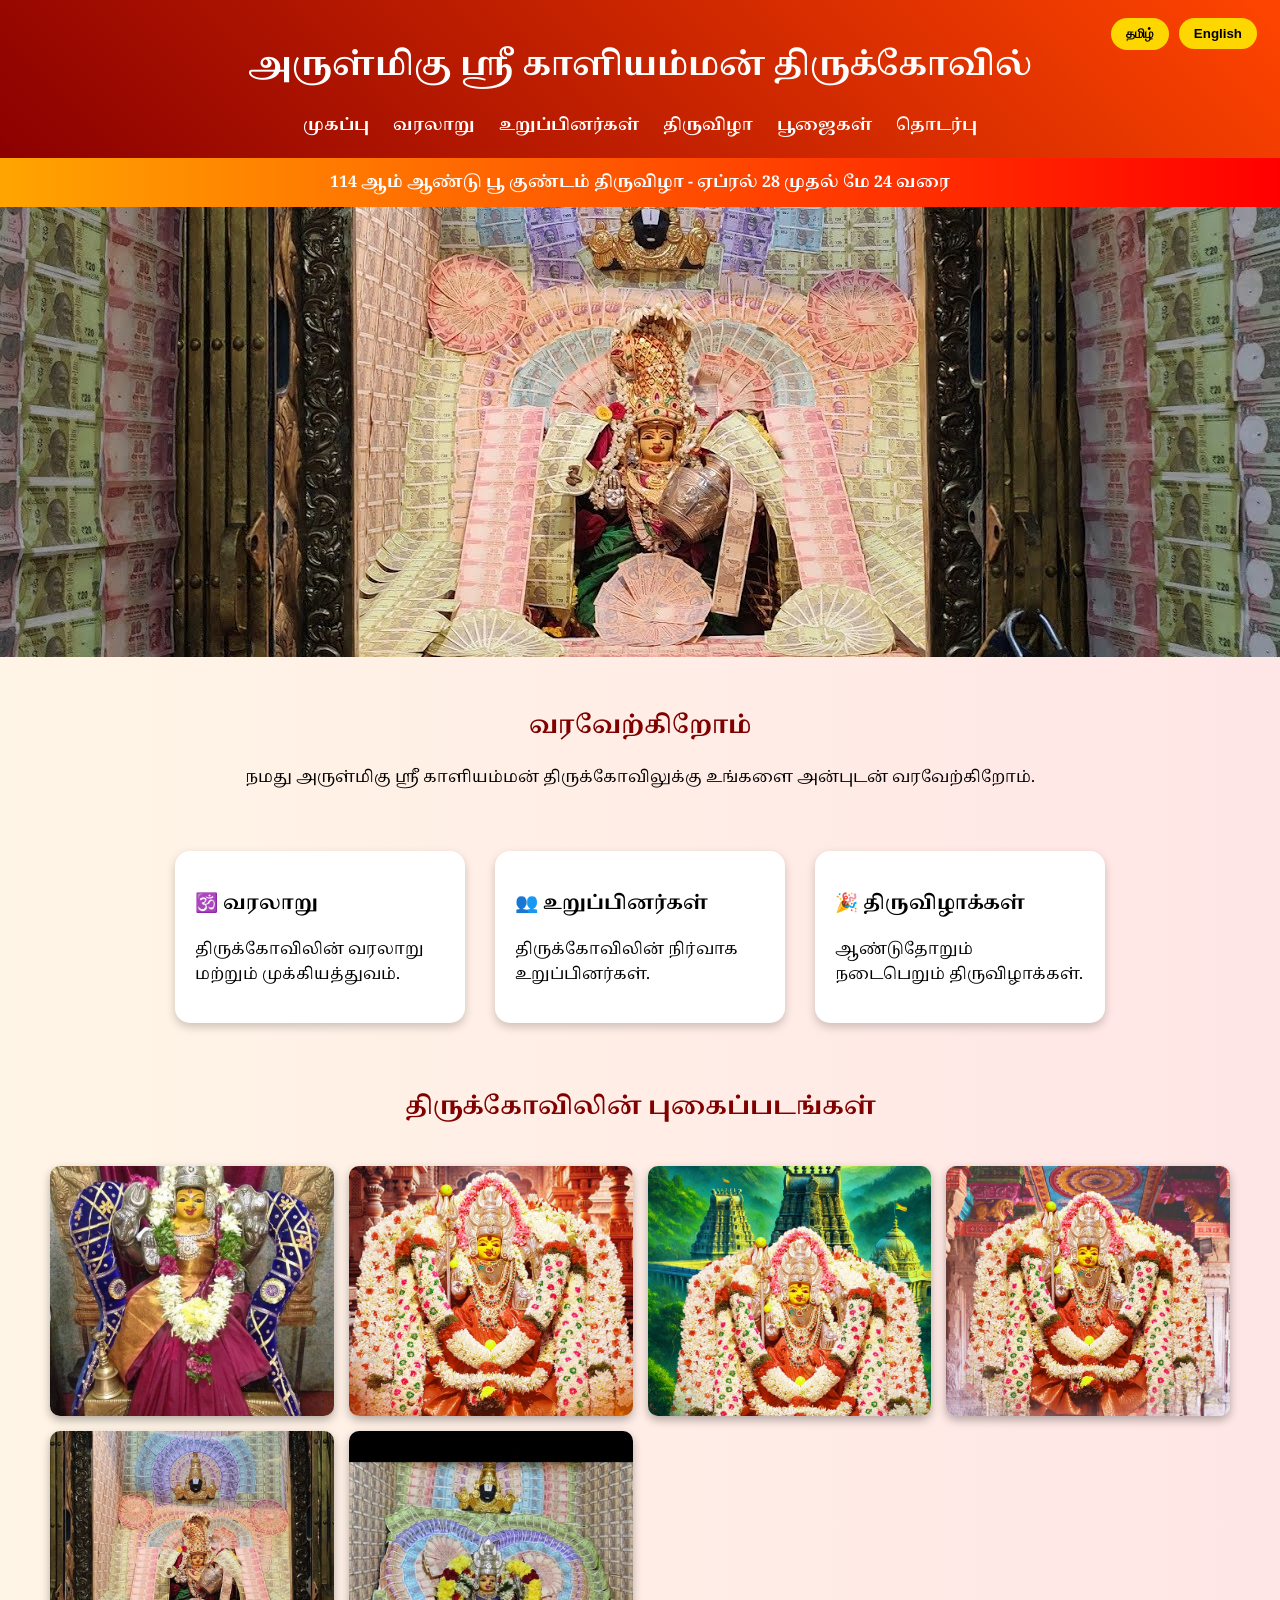
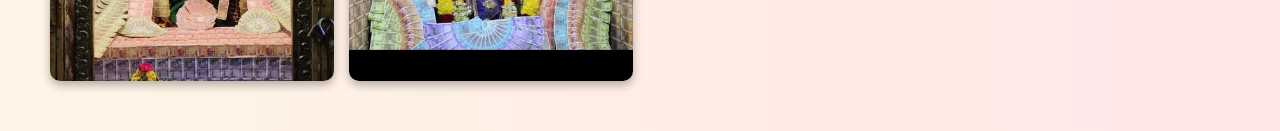
==== commit 92fddc52: "Update index.html" ====
--- a/index.html
+++ b/index.html
@@ -188,6 +188,7 @@
 <a href="history.html" id="navHistory">வரலாறு</a>
 <a href="members.html" id="navMembers">உறுப்பினர்கள்</a>
 <a href="festival.html" id="navFestival">திருவிழா</a>
+<a href="pooja.html" id="navPoojas">பூஜைகள்</a>
 <a href="contact.html" id="navContact">தொடர்பு</a>
 </nav>
 </header>
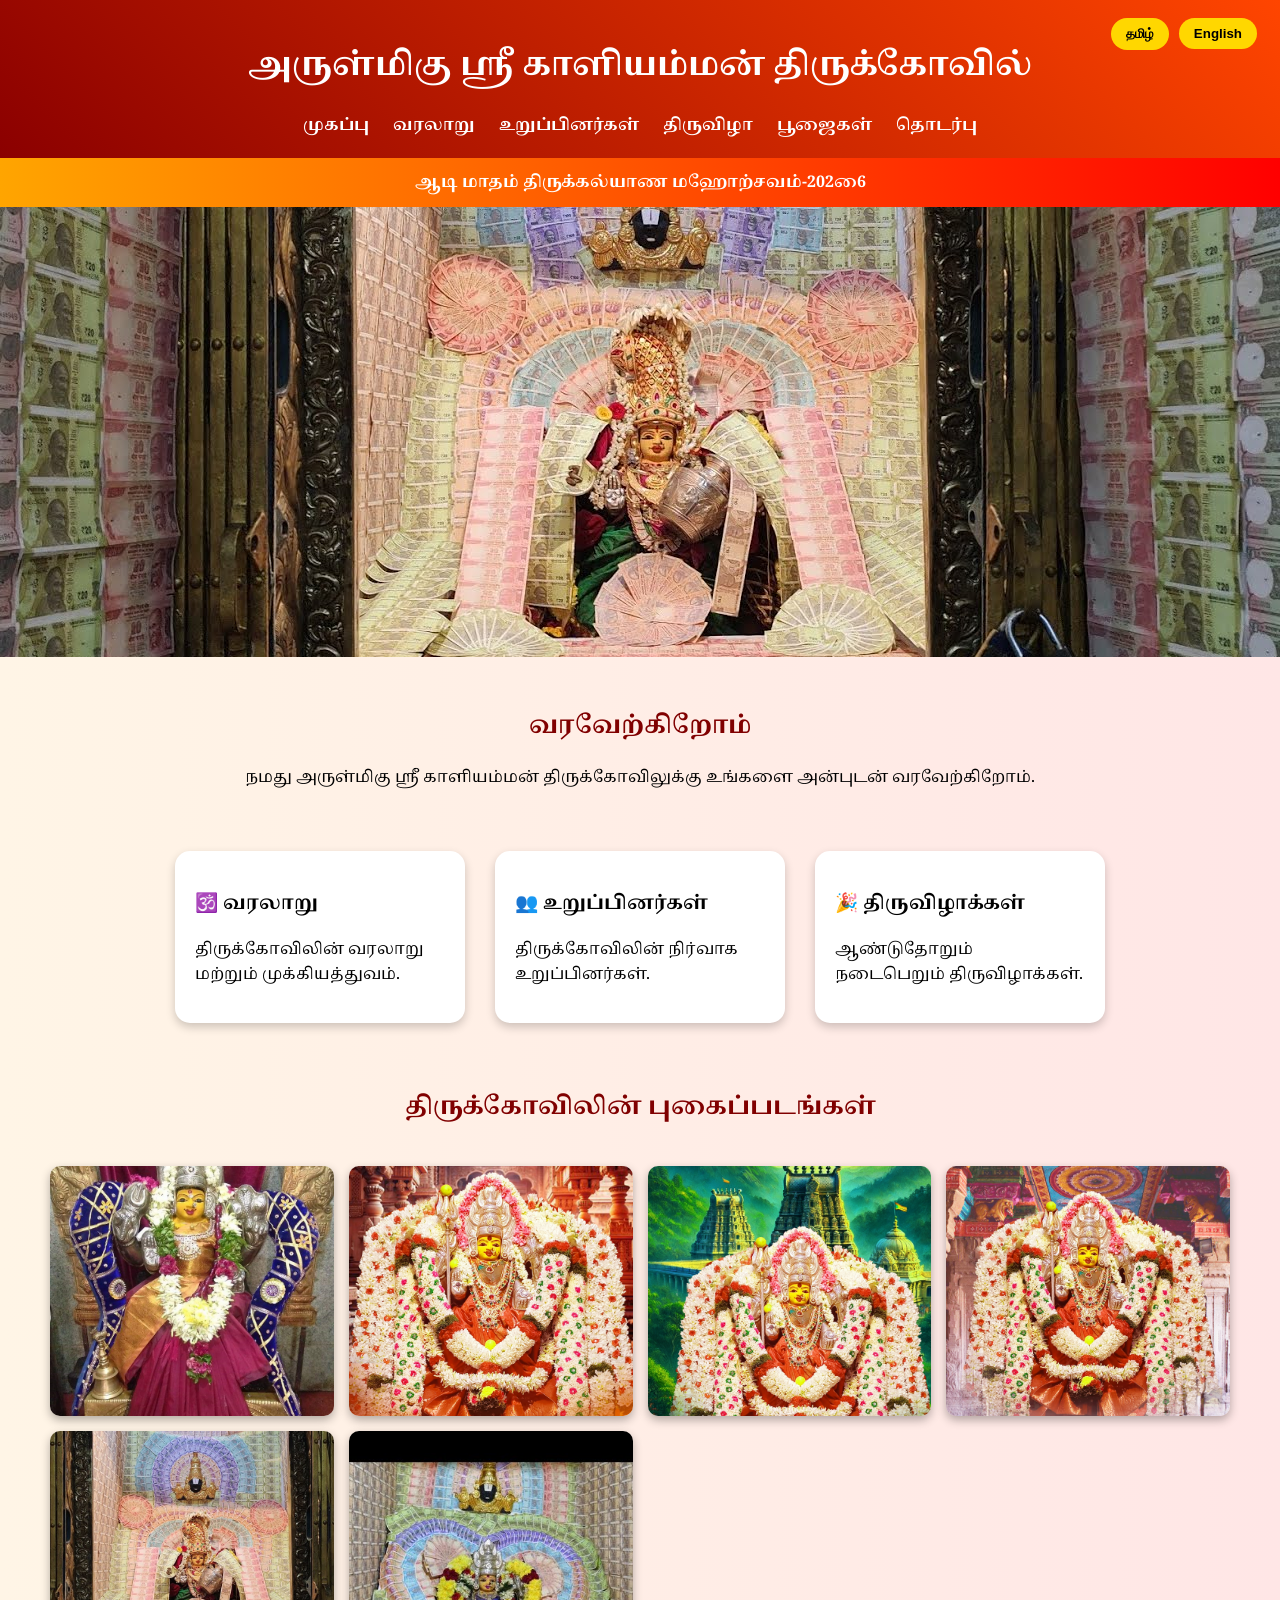
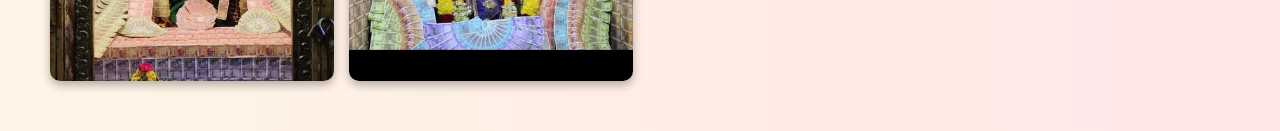
==== commit b72330a5: "Restore index.html content with updates" ====
--- a/index.html
+++ b/index.html
@@ -194,7 +194,7 @@
 </header>
 
 <div class="festival" id="festivalText">
-114 ஆம் ஆண்டு பூ குண்டம் திருவிழா - ஏப்ரல் 28 முதல் மே 24 வரை 
+ஆடி மாதம் திருக்கல்யாண மஹோற்சவம்-2026ை 
 </div>
 
 <!-- 🖼️ Slider -->
@@ -264,6 +264,7 @@
         history: "History",
         members: "Members",
         festivalMenu: "Festival",
+	pooja: "Poojas",
         contact: "Contact",
         card1: "🕉️ History",
         card1desc: "Temple history and importance",
@@ -282,6 +283,7 @@
         history: "வரலாறு",
         members: "உறுப்பினர்கள்",
         festivalMenu: "திருவிழா",
+	pooja: "பூஜைகள்",
         contact: "தொடர்பு",
         card1: "🕉️ வரலாறு",
         card1desc: "திருக்கோவிலின் வரலாறு மற்றும் முக்கியத்துவம்",
@@ -305,6 +307,7 @@
     navHistory.innerText = t.history;
     navMembers.innerText = t.members;
     navFestival.innerText = t.festivalMenu;
+    navPoojas.innerText = t.pooja;
     navContact.innerText = t.contact;
 
     card1.innerText = t.card1;
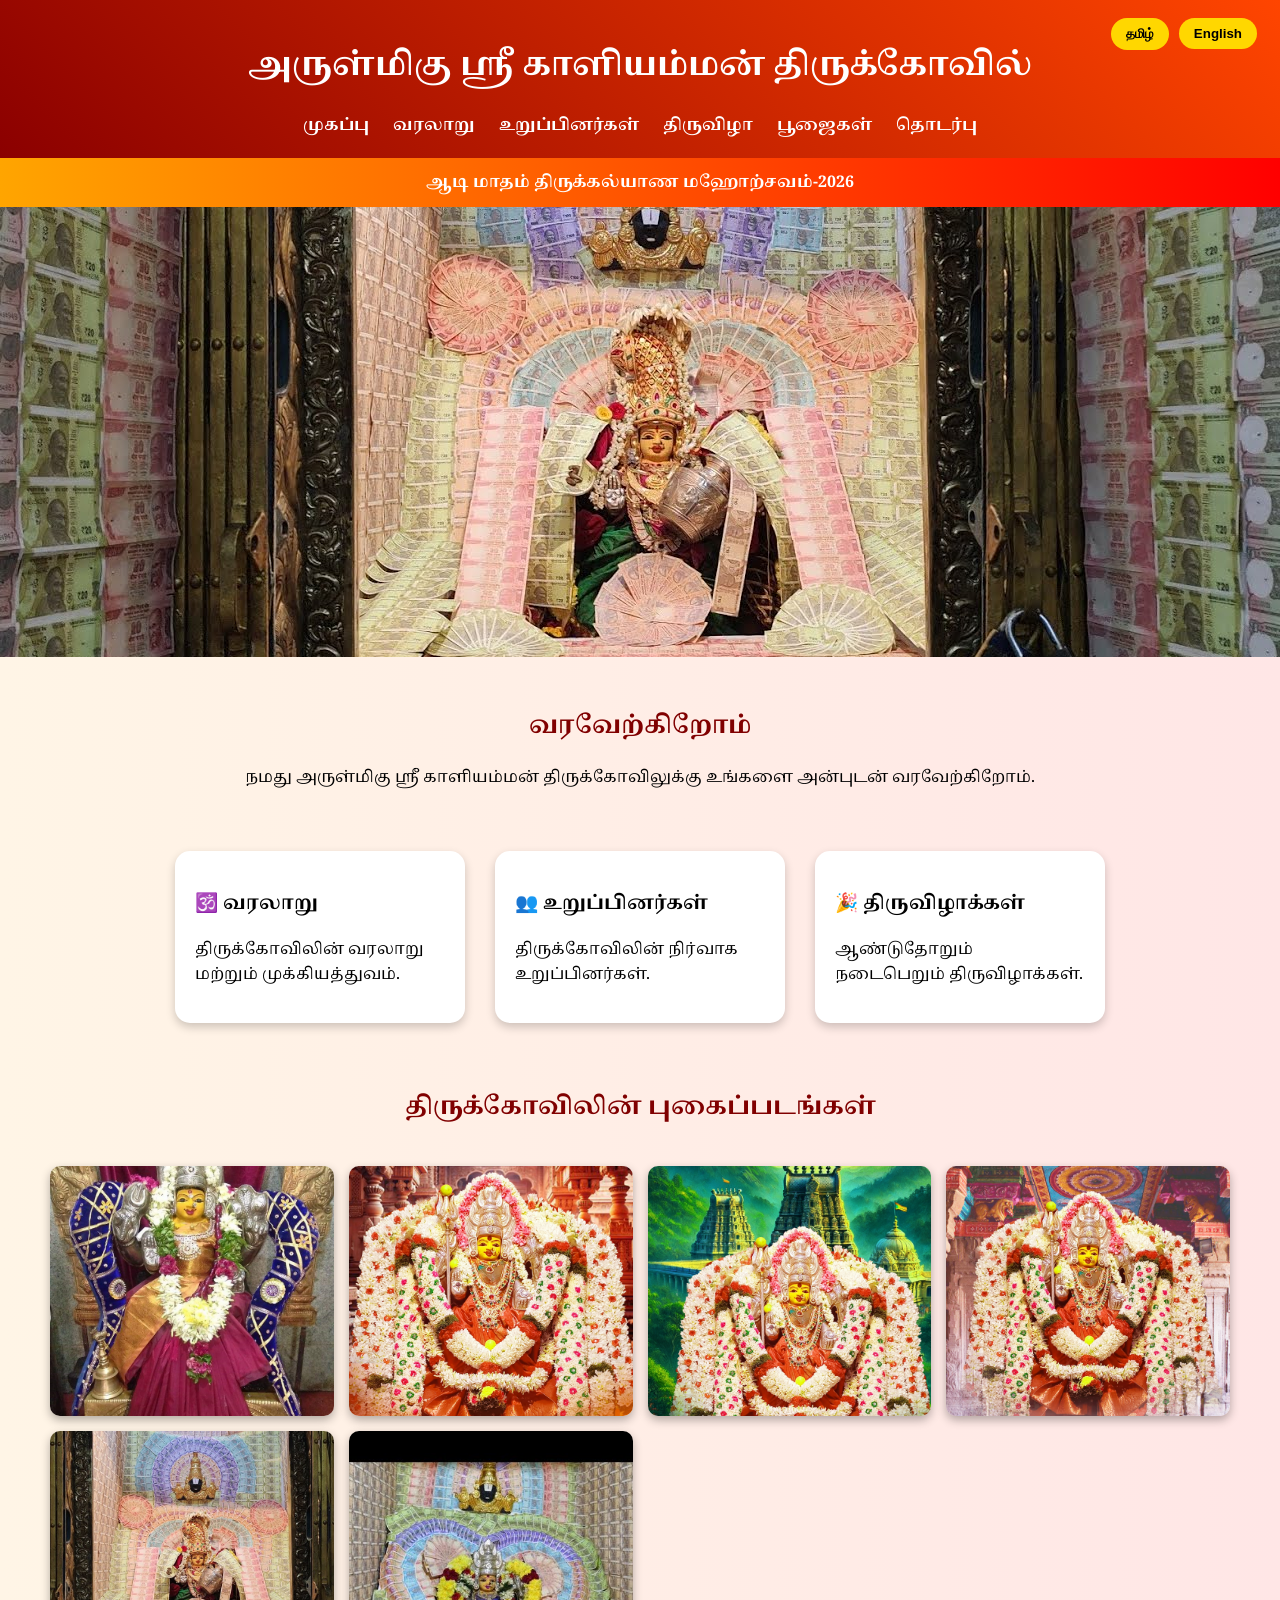
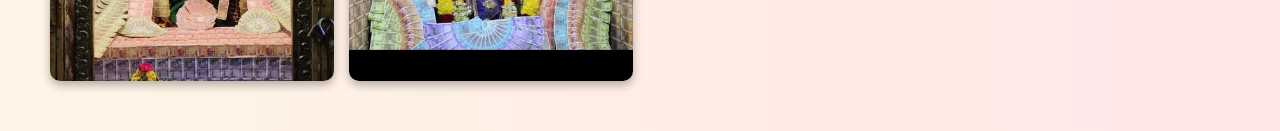
==== commit 576bce2c: "Replace HTML entities with actual characters" ====
--- a/index.html
+++ b/index.html
@@ -194,7 +194,7 @@
 </header>
 
 <div class="festival" id="festivalText">
-ஆடி மாதம் திருக்கல்யாண மஹோற்சவம்-2026ை 
+ஆடி மாதம் திருக்கல்யாண மஹோற்சவம்-2026
 </div>
 
 <!-- 🖼️ Slider -->
